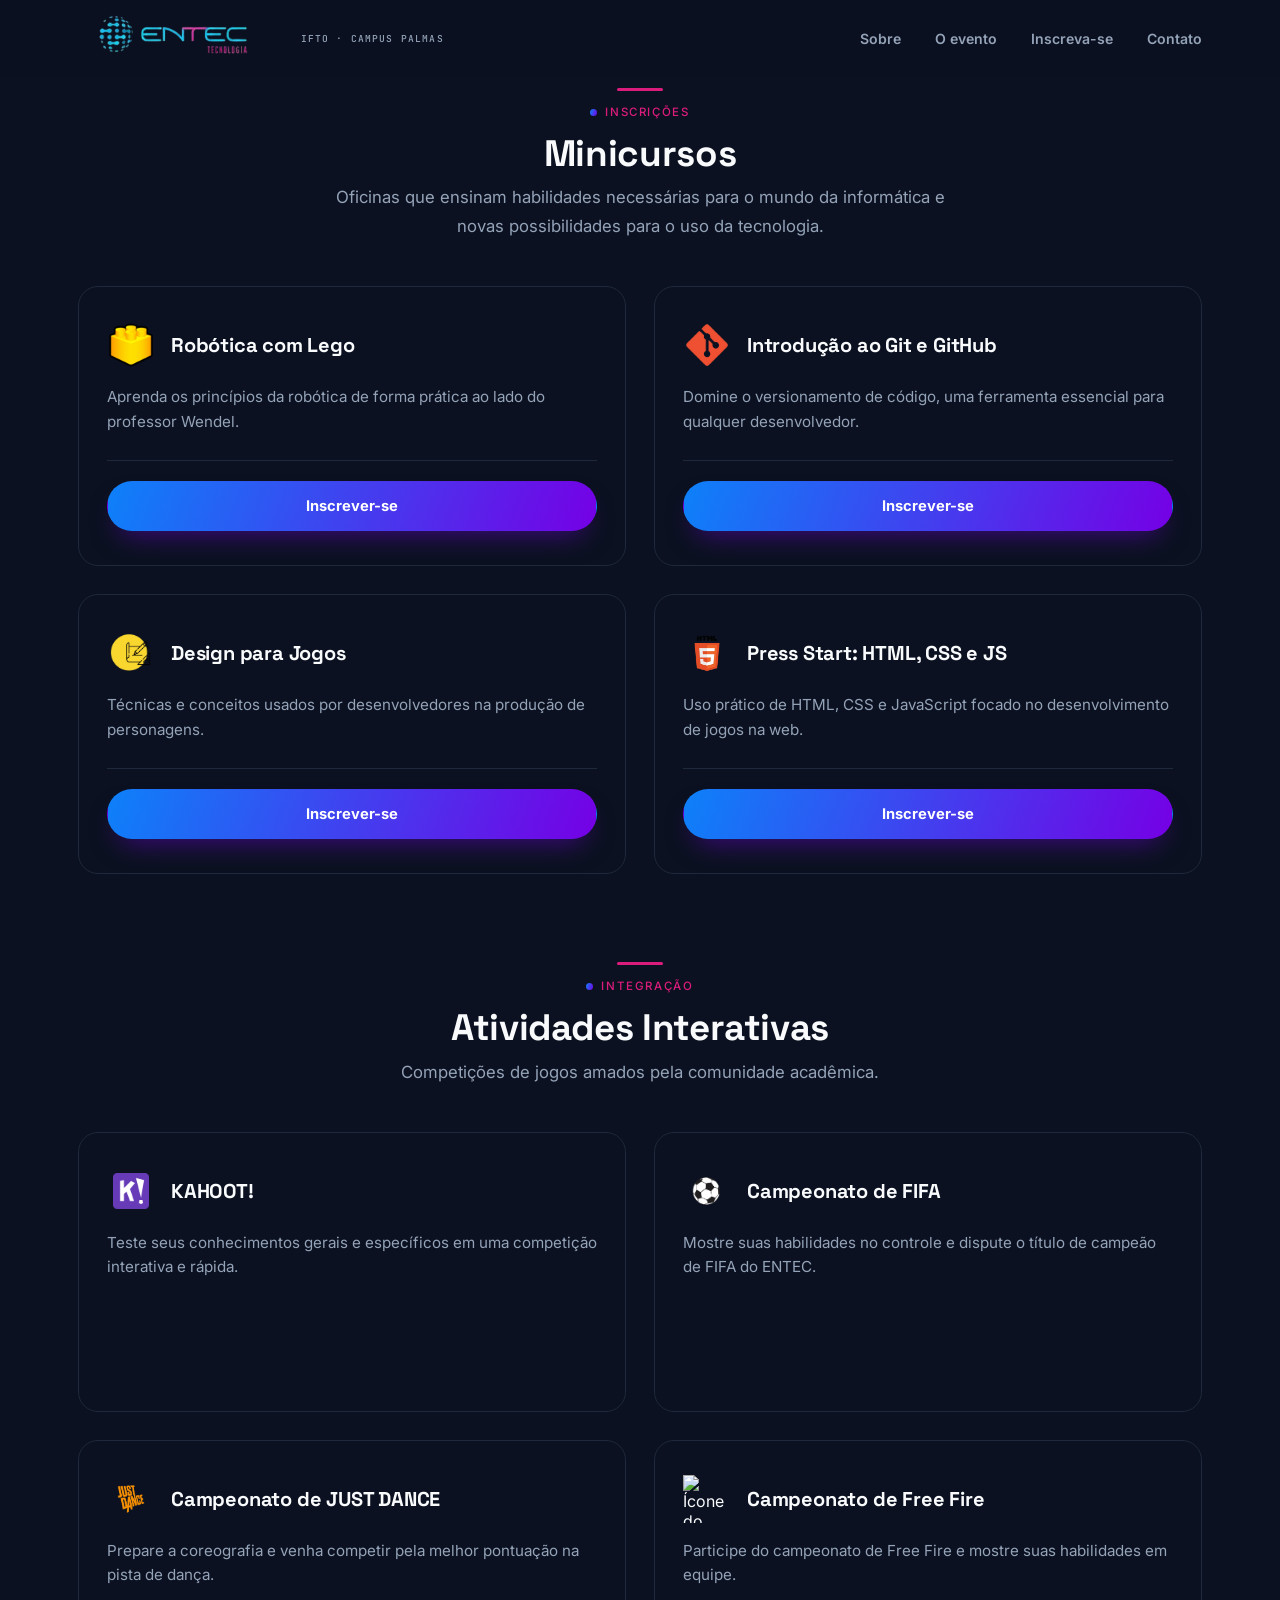
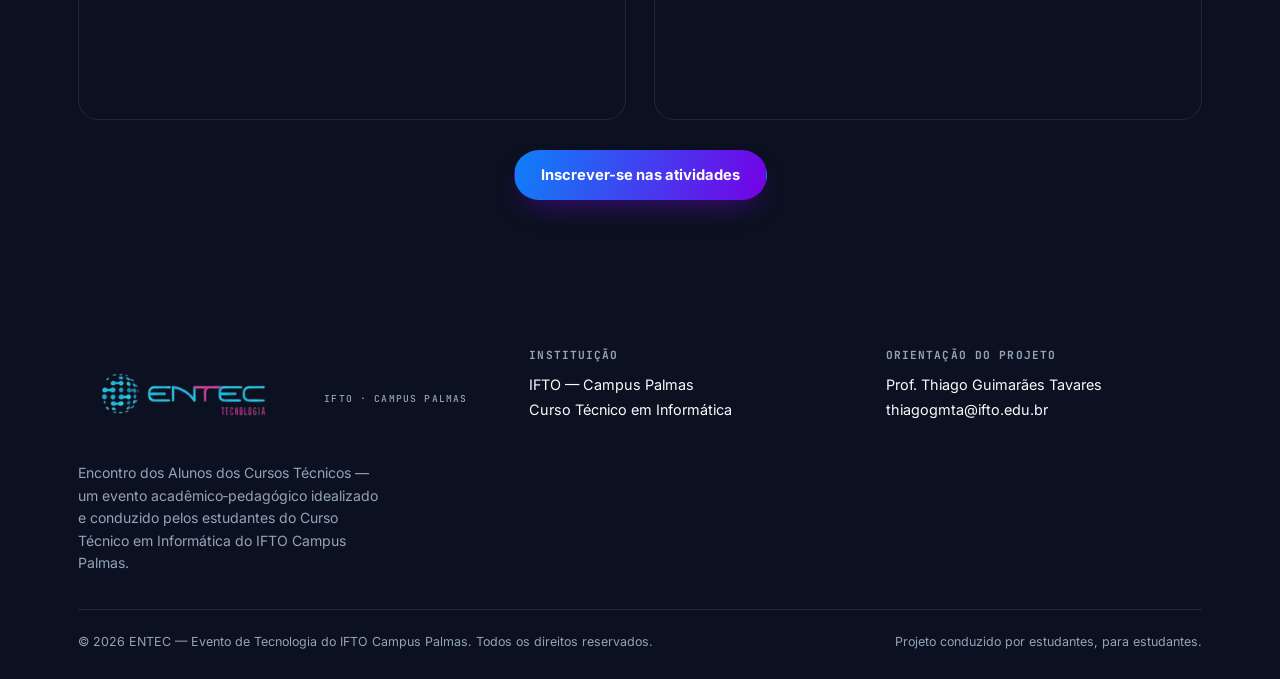
==== inscricoes_minicurso.html @ 13c7bc03 "Initial commit" ====
<!DOCTYPE html>
<html lang="pt-BR">

<head>
  <meta charset="UTF-8">
  <meta name="viewport" content="width=device-width, initial-scale=1.0">
  <title>ENTEC 2026 — Encontro dos Alunos dos Cursos Técnicos · IFTO Campus Palmas</title>
  <meta name="description"
    content="ENTEC — Encontro dos Alunos dos Cursos Técnicos. Um evento idealizado e conduzido pelos próprios estudantes do IFTO Campus Palmas.">
  <link href="style.css" rel="stylesheet" type="text/css">
  <link rel="preconnect" href="https://fonts.googleapis.com">
  <link rel="preconnect" href="https://fonts.gstatic.com" crossorigin>
  <link
    href="https://fonts.googleapis.com/css2?family=Space+Grotesk:wght@500;600;700&family=Inter:wght@400;500;600;700&family=JetBrains+Mono:wght@500&display=swap"
    rel="stylesheet">

</head>

<body>

  <header class="site" id="siteHeader">
    <div class="wrap nav-inner">
      <a href="entec-2026.html" class="brand">
        <img class="brand-logo-img" src="assets/logo-img.png" alt="Logo do ENTEC 2026">
        <small class="brand-sub">IFTO · Campus Palmas</small>
      </a>
      <nav class="links" id="navLinks">
        <a href="#sobre">Sobre</a>
        <a href="#esperar">O evento</a>
        <a href="#inscricao">Inscreva-se</a>
        <a href="#contato">Contato</a>
      </nav>
      <button class="burger" id="burgerBtn" aria-label="Abrir menu">
        <span></span><span></span><span></span>
      </button>
    </div>
    <div class="mobile-panel" id="mobilePanel">
      <a href="#sobre">Sobre</a>
      <a href="#esperar">O evento</a>
      <a href="#inscricao">Inscreva-se</a>
      <a href="#contato">Contato</a>
    </div>
  </header>

  <main id="topo">
        
    <section class="section-pad" id="inscricao-detalhes">
      <div class="wrap">
        
        <!-- Bloco: Minicursos -->
        <div class="section-head">
          <span class="divider-dot"></span>
          <span class="eyebrow" style="margin-top:14px; display:inline-flex;">Inscrições</span>
          <h2>Minicursos</h2>
          <p class="lead" style="margin-top: 10px;">Oficinas que ensinam habilidades necessárias para o mundo da informática e novas possibilidades para o uso da tecnologia.</p>
        </div>

        <div class="inscricao-grid">
          <!-- Card 1 -->
          <div class="inscricao-card reveal">
            <div class="inscricao-card-header">
              <img src="assets/lego.png" alt="Ícone de robótica" class="inscricao-icon">
              <h3>Robótica com Lego</h3>
            </div>
            <div class="inscricao-card-body">
              <p>Aprenda os princípios da robótica de forma prática ao lado do professor Wendel.</p>
            </div>
            <div class="inscricao-card-footer">
              <a href="https://forms.gle/WuNtjcKTcU9LtQ2g7" class="btn btn-primary">Inscrever-se</a>
            </div>
          </div>

          <!-- Card 2 -->
          <div class="inscricao-card reveal">
            <div class="inscricao-card-header">
              <img src="assets/git-icon.png" alt="Ícone de Git" class="inscricao-icon">
              <h3>Introdução ao Git e GitHub</h3>
            </div>
            <div class="inscricao-card-body">
              <p>Domine o versionamento de código, uma ferramenta essencial para qualquer desenvolvedor.</p>
            </div>
            <div class="inscricao-card-footer">
              <a href="https://forms.gle/QtJushik2UPknytt6" class="btn btn-primary">Inscrever-se</a>
            </div>
          </div>

          <!-- Card 3 -->
          <div class="inscricao-card reveal">
            <div class="inscricao-card-header">
              <img src="assets/design-icon.png" alt="Ícone de design" class="inscricao-icon">
              <h3>Design para Jogos</h3>
            </div>
            <div class="inscricao-card-body">
              <p>Técnicas e conceitos usados por desenvolvedores na produção de personagens.</p>
            </div>
            <div class="inscricao-card-footer">
              <a href="https://forms.gle/VshQNkJbt65iFpEp9" class="btn btn-primary">Inscrever-se</a>
            </div>
          </div>

          <!-- Card 4 -->
          <div class="inscricao-card reveal" >
            <div class="inscricao-card-header">
              <img src="assets/html-icon.png" alt="Ícone de HTML" class="inscricao-icon">
              <h3>Press Start: HTML, CSS e JS</h3>
            </div>
            <div class="inscricao-card-body">
              <p>Uso prático de HTML, CSS e JavaScript focado no desenvolvimento de jogos na web.</p>
            </div>
            <div id="interativas" class="inscricao-card-footer">
              <a href="https://docs.google.com/forms/d/e/1FAIpQLSf5XFwd92KWGV2iISF3BQC2aHbIEm8888BMt0iaz3wXI7SKXQ/viewform" class="btn btn-primary">Inscrever-se</a>
            </div>
          </div>
        </div>

        <!-- Bloco: Atividades Interativas -->
        <div  class="section-head" style="margin-top: 88px;">
          <span class="divider-dot"></span>
          <span  class="eyebrow" style="margin-top:14px; display:inline-flex;">Integração</span>
          <h2>Atividades Interativas</h2>
          <p class="lead" style="margin-top: 10px;">Competições de jogos amados pela comunidade acadêmica.</p>
        </div>

        <div class="inscricao-grid">
          <!-- Card 1 -->
          <div class="inscricao-card reveal">
            <div class="inscricao-card-header">
              <img src="assets/kahoot.png" alt="Ícone do Kahoot" class="inscricao-icon">
              <h3>KAHOOT!</h3>
            </div>
            <div class="inscricao-card-body">
              <p>Teste seus conhecimentos gerais e específicos em uma competição interativa e rápida.</p>
            </div>
          </div>

          <!-- Card 2 -->
          <div class="inscricao-card reveal">
            <div class="inscricao-card-header">
              <img src="assets/fifa-icon.webp" alt="Ícone de FIFA" class="inscricao-icon">
              <h3>Campeonato de FIFA</h3>
            </div>
            <div class="inscricao-card-body">
              <p>Mostre suas habilidades no controle e dispute o título de campeão de FIFA do ENTEC.</p>
            </div>
          </div>

          <!-- Card 3 -->
          <div class="inscricao-card reveal">
            <div class="inscricao-card-header">
              <img src="assets/just-icon.png" alt="Ícone de Just Dance" class="inscricao-icon">
              <h3>Campeonato de JUST DANCE</h3>
            </div>
            <div class="inscricao-card-body">
              <p>Prepare a coreografia e venha competir pela melhor pontuação na pista de dança.</p>
            </div>
          </div>

          <!-- Card 4: Free Fire -->
          <div class="inscricao-card reveal">
             <div class="inscricao-card-header">
                <img src="assets/freefire.png"
                 alt="Ícone do Free Fire"
               class="inscricao-icon">
           <h3>Campeonato de Free Fire</h3>
       </div>

      <div class="inscricao-card-body">
             <p>Participe do campeonato de Free Fire e mostre suas habilidades em equipe.</p>
           </div>
         </div>
               </div>

        <!-- Botão único para inscrição nas atividades -->
        <div style="text-align: center; margin-top: 30px;">
          <a href="https://forms.gle/tz57SLSjyLk3tjLYA"
             class="btn btn-primary"
             target="_blank"
             rel="noopener noreferrer">
            Inscrever-se nas atividades
          </a>
        </div>

      </div>
    </section>
  </main>

  <footer>
    <div class="wrap">
      <div class="footer-grid">
        <div class="footer-brand">
          <a href="#topo" class="brand">
            <img class="brand-logo-img brand-logo-img--footer" src="assets/logo-img.png" alt="Logo do ENTEC 2026">
            <small class="brand-sub">IFTO · Campus Palmas</small>
          </a>
          <p>Encontro dos Alunos dos Cursos Técnicos — um evento acadêmico‑pedagógico idealizado e conduzido pelos
            estudantes do Curso Técnico em Informática do IFTO Campus Palmas.</p>
        </div>
        <div class="footer-col">
          <h5>Instituição</h5>
          <p>IFTO — Campus Palmas</p>
          <p>Curso Técnico em Informática</p>
        </div>
        <div class="footer-col">
          <h5>Orientação do projeto</h5>
          <p>Prof. Thiago Guimarães Tavares</p>
          <a href="mailto:thiagogmta@ifto.edu.br">thiagogmta@ifto.edu.br</a>
        </div>
      </div>
      <div class="footer-bottom">
        <span>© 2026 ENTEC — Evento de Tecnologia do IFTO Campus Palmas. Todos os direitos reservados.</span>
        <span>Projeto conduzido por estudantes, para estudantes.</span>
      </div>
    </div>
  </footer>

  <button id="top-btn" aria-label="Voltar ao topo">↑</button>

  <script>
    (function () {
      "use strict";

      var header = document.getElementById('siteHeader');
      var topBtn = document.getElementById('top-btn');
      function onScroll() {
        var y = window.scrollY || document.documentElement.scrollTop;
        header.classList.toggle('scrolled', y > 8);
        topBtn.classList.toggle('show', y > 500);
      }
      document.addEventListener('scroll', onScroll, { passive: true });
      onScroll();
      topBtn.addEventListener('click', function () { window.scrollTo({ top: 0, behavior: 'smooth' }); });

      var burger = document.getElementById('burgerBtn');
      var panel = document.getElementById('mobilePanel');
      burger.addEventListener('click', function () { panel.classList.toggle('open'); });
      panel.querySelectorAll('a').forEach(function (a) {
        a.addEventListener('click', function () { panel.classList.remove('open'); });
      });

      var sections = ['sobre', 'esperar', 'contato'];
      var navAnchors = document.querySelectorAll('nav.links a');
      var spyObserver = new IntersectionObserver(function (entries) {
        entries.forEach(function (entry) {
          if (entry.isIntersecting) {
            navAnchors.forEach(function (a) {
              a.classList.toggle('active', a.getAttribute('href') === '#' + entry.target.id);
            });
          }
        });
      }, { rootMargin: '-45% 0px -50% 0px' });
      sections.forEach(function (id) {
        var el = document.getElementById(id);
        if (el) spyObserver.observe(el);
      });

      var revealEls = document.querySelectorAll('.reveal:not(.in)');
      var revealObserver = new IntersectionObserver(function (entries, obs) {
        entries.forEach(function (entry) {
          if (entry.isIntersecting) {
            entry.target.classList.add('in');
            obs.unobserve(entry.target);
          }
        });
      }, { threshold: .15 });
      revealEls.forEach(function (el) { revealObserver.observe(el); });

      var form = document.getElementById('notifyForm');
      var msg = document.getElementById('formMsg');
      form.addEventListener('submit', function (e) {
        e.preventDefault();
        msg.textContent = 'Prontinho — avisaremos você assim que o ENTEC 2026 estiver com inscrições abertas.';
        form.reset();
      });

      
    })();
  </script>
</body>

</html>
---- style.css ----
:root {
  --bg: #0B1120; /* Fundo principal escuro */
  --white: #ffffff; /* Mantido exclusivamente para textos em cima de gradientes */
  --blue: #0D81F9;
  --purple: #7500E5;
  --pink: #DC1C7C;
  --ink: #F8FAFC; /* Fonte principal agora é clara */
  --ink-soft: #94A3B8; /* Fonte secundária num tom claro/acinzentado */
  --line: #1E293B; /* Bordas e divisões escurecidas */
  --surface: #151D2E; /* Fundo secundário (para seções alternadas) */
  --grad-main: linear-gradient(110deg, var(--blue) 0%, var(--purple) 100%);
  --grad-bee: linear-gradient(110deg, var(--blue) 10%, var(--purple) 30%, var(--pink) 75%);
  --maxw: 1180px;
  --font-display: 'Space Grotesk', system-ui, sans-serif;
  --font-body: 'Inter', system-ui, sans-serif;
  --font-mono: 'JetBrains Mono', monospace;
}

* {
  box-sizing: border-box;
  margin: 0;
  padding: 0;
}

html {
  scroll-behavior: smooth;
}

body {
  font-family: var(--font-body);
  color: var(--ink);
  background: var(--bg);
  -webkit-font-smoothing: antialiased;
  overflow-x: hidden;
}

a {
  color: inherit;
  text-decoration: none;
}

ul {
  list-style: none;
}

section {
  position: relative;
}

.wrap {
  max-width: var(--maxw);
  margin: 0 auto;
  padding: 0 28px;
}

h1, h2, h3, h4 {
  font-family: var(--font-display);
  font-weight: 700;
  line-height: 1.08;
  letter-spacing: -0.01em;
}

.eyebrow {
  font-family: var(--pink);
  font-size: .72rem;
  letter-spacing: .14em;
  text-transform: uppercase;
  color: var(--pink);
  font-weight: 500;
  display: inline-flex;
  align-items: center;
  gap: 8px;
}

.eyebrow::before {
  content: "";
  width: 7px;
  height: 7px;
  border-radius: 50%;
  background: var(--grad-main);
  flex: none;
}

.lead {
  color: var(--ink-soft);
  font-size: 1.05rem;
  line-height: 1.7;
}

::selection {
  background: rgba(220, 28, 124, .22);
}

@media (prefers-reduced-motion: reduce) {
  * {
    animation-duration: .001ms !important;
    animation-iteration-count: 1 !important;
    transition-duration: .001ms !important;
    scroll-behavior: auto !important;
  }
}

.reveal {
  opacity: 0;
  transform: translateY(22px);
  transition: opacity .7s ease, transform .7s ease;
}

.reveal.in {
  opacity: 1;
  transform: none;
}

/* ---------- NAV ---------- */
header.site {
  position: fixed;
  inset: 0 0 auto 0;
  z-index: 100;
  background: rgba(11, 17, 32, .8); /* Transparência adaptada para fundo escuro */
  backdrop-filter: blur(14px);
  -webkit-backdrop-filter: blur(14px);
  border-bottom: 1px solid transparent;
  transition: border-color .3s ease, box-shadow .3s ease;
}

header.site.scrolled {
  border-color: var(--line);
  box-shadow: 0 8px 30px -20px rgba(0, 0, 0, .5);
}

.nav-inner {
  display: flex;
  align-items: center;
  justify-content: space-between;
  height: 76px;
}

.brand {
  display: flex;
  align-items: center;
  gap: 10px;
  font-family: var(--font-display);
  font-weight: 700;
  font-size: 1.15rem;
}

.brand-logo-img {
  height: 90px;
  width: auto;
  display: block;
  flex: none;
}

.brand-logo-img--footer {
  height: 100px;
}

.brand-sub {
  font-family: var(--font-mono);
  font-size: .6rem;
  letter-spacing: .12em;
  color: var(--pink);
  font-weight: 500;
  text-transform: uppercase;
  white-space: nowrap;
}

.brand small {
  display: block;
  font-family: var(--font-mono);
  font-size: .6rem;
  letter-spacing: .12em;
  color: var(--ink-soft);
  font-weight: 500;
  text-transform: uppercase;
}

nav.links {
  display: flex;
  gap: 34px;
  align-items: center;
}

nav.links a {
  font-size: .88rem;
  font-weight: 600;
  color: var(--ink-soft);
  position: relative;
  padding: 6px 0;
  transition: color .2s ease;
}

nav.links a::after {
  content: "";
  position: absolute;
  left: 0;
  right: 100%;
  bottom: 0;
  height: 2px;
  background: var(--grad-main);
  transition: right .25s ease;
}

nav.links a:hover,
nav.links a.active {
  color: var(--ink);
}

nav.links a:hover::after,
nav.links a.active::after {
  right: 0;
}

.nav-cta {
  font-size: .82rem;
  font-weight: 700;
  padding: 11px 20px;
  border-radius: 100px;
  color: var(--white);
  background: var(--grad-main);
  white-space: nowrap;
  box-shadow: 0 10px 22px -10px rgba(117, 0, 229, .55);
  transition: transform .2s ease, box-shadow .2s ease;
}

.nav-cta:hover {
  transform: translateY(-2px);
  box-shadow: 0 14px 26px -10px rgba(220, 28, 124, .5);
}

.burger {
  display: none;
  flex-direction: column;
  gap: 5px;
  background: none;
  border: 0;
  cursor: pointer;
  padding: 8px;
}

.burger span {
  width: 22px;
  height: 2px;
  background: var(--ink);
  border-radius: 2px;
  transition: .25s;
}

.mobile-panel {
  display: none;
  position: fixed;
  inset: 76px 0 0 0;
  background: var(--bg);
  z-index: 99;
  padding: 32px 28px;
  flex-direction: column;
  gap: 6px;
}

.mobile-panel.open {
  display: flex;
}

.mobile-panel a {
  font-family: var(--font-display);
  font-size: 1.4rem;
  font-weight: 600;
  padding: 14px 0;
  border-bottom: 1px solid var(--line);
}

.mobile-panel .nav-cta {
  margin-top: 20px;
  text-align: center;
}

@media (max-width: 880px) {
  nav.links {
    display: none;
  }
  .burger {
    display: flex;
  }
  .nav-cta.desktop-only {
    display: none;
  }
}

/* ---------- HERO ---------- */
.hero {
  padding: 160px 0 90px;
  position: relative;
  background:
    radial-gradient(1100px 560px at 82% -8%, rgba(220, 28, 124, .14), transparent 60%),
    radial-gradient(900px 520px at -10% 14%, rgba(13, 129, 249, .16), transparent 55%),
    var(--bg);
  overflow: hidden;
}

.hero-grid {
  display: grid;
  grid-template-columns: 1.05fr .95fr;
  gap: 56px;
  align-items: center;
}

.hero h1 {
  font-size: clamp(2.4rem, 5vw, 3.9rem);
  color: var(--ink);
}

.hero h1 em {
  font-style: normal;
  background: var(--grad-main);
  -webkit-background-clip: text;
  background-clip: text;
  color: transparent;
}

.hero .eyebrow {
  margin-bottom: 20px;
}

.hero .lead {
  margin: 22px 0 32px;
  max-width: 46ch;
  font-size: 1.05rem;
}

.hero-ctas {
  display: flex;
  gap: 14px;
  flex-wrap: wrap;
  align-items: center;
}

.btn {
  display: inline-flex;
  align-items: center;
  gap: 10px;
  font-weight: 700;
  font-size: .92rem;
  padding: 15px 26px;
  border-radius: 100px;
  border: 1px solid transparent;
  cursor: pointer;
  transition: transform .22s ease, box-shadow .22s ease, background .22s ease;
}

.btn-primary {
  background: var(--grad-main);
  color: var(--white);
  box-shadow: 0 14px 28px -12px rgba(117, 0, 229, .55);
}

.btn-primary:hover {
  transform: translateY(-2px);
  box-shadow: 0 18px 32px -12px rgba(220, 28, 124, .5);
}

.btn-ghost {
  background: var(--bg);
  color: var(--ink);
  border-color: var(--line);
}

.btn-ghost:hover {
  border-color: var(--purple);
  color: var(--purple);
  transform: translateY(-2px);
}

.btn-dot {
  width: 8px;
  height: 8px;
  border-radius: 50%;
  background: var(--pink);
  box-shadow: 0 0 0 4px rgba(220, 28, 124, .18);
  animation: pulse 2s infinite;
}

@keyframes pulse {
  0%, 100% { opacity: 1; }
  50% { opacity: .35; }
}

.hero-visual {
  position: relative;
  aspect-ratio: 1/1;
  max-width: 460px;
  margin-left: auto;
  width: 100%;
}

#imgprincipal {
  width: 400px;
  border-radius: 15px;
  display: block;
  transform: translateX(-60px);
}

.inscricao-button {
  position: absolute;
  right: 15px;
  bottom: 15px;
}

@media (max-width: 940px) {
  .hero-grid {
    grid-template-columns: 1fr;
  }
  .hero-visual {
    max-width: 320px;
    margin: 0 auto;
  }
  #imgprincipal {
    max-width: 100%;
    transform: none;
  }
  .hero {
    padding-top: 126px;
  }
}

/* ---------- SECTION HEADERS ---------- */
.section-head {
  max-width: 680px;
  margin: 0 auto 46px;
  text-align: center;
}

.section-head h2 {
  font-size: clamp(1.7rem, 3vw, 2.3rem);
  margin-top: 14px;
}

.section-head .lead {
  margin: 14px auto 0;
  max-width: 56ch;
}

.section-pad {
  padding: 88px 0;
}

.divider-dot {
  width: 46px;
  height: 3px;
  border-radius: 3px;
  background: var(--pink);
  margin: 0 auto;
  display: block;
}

/* ---------- SOBRE ---------- */
.sobre {
  background: var(--surface);
}

.sobre-inner {
  max-width: 820px;
  margin: 0 auto;
  text-align: center;
}

.sobre-inner p {
  color: var(--ink-soft);
  line-height: 1.85;
  font-size: 1.05rem;
}

.sobre-inner strong {
  color: var(--ink);
}

.sobre-tags {
  display: flex;
  gap: 10px;
  justify-content: center;
  flex-wrap: wrap;
  margin-top: 26px;
}

.sobre-tag {
  font-family: var(--font-mono);
  font-size: .74rem;
  padding: 8px 16px;
  border-radius: 100px;
  border: 1px solid var(--line);
  color: var(--ink-soft);
  background: var(--bg);
}

/* ---------- QUADRADINHOS: O QUE ESPERAR ---------- */
.esperar-grid {
  display: grid;
  grid-template-columns: repeat(3, 1fr);
  gap: 22px;
  height: 700px;
}

.esperar-card {
  background: var(--bg);
  border: 1px solid var(--line);
  border-radius: 20px;
  padding: 34px 28px;
  transition: transform .25s ease, box-shadow .25s ease, border-color .25s ease;
  position: relative;
  overflow: hidden;
}

.data-list {
  margin: 10px;
  font-weight: bold;
}

.data-list li {
  margin: 10px;
  font-size: 1.2rem;
}

.esperar-card::before {
  content: "";
  position: absolute;
  left: 0;
  top: 0;
  right: 0;
  height: 4px;
  background: var(--grad-main);
  transform: scaleX(0);
  transform-origin: left;
  transition: transform .3s ease;
}

.esperar-card:hover {
  transform: translateY(-6px);
  box-shadow: 0 22px 40px -22px rgba(0, 0, 0, .5);
  border-color: transparent;
}

.esperar-card:hover::before {
  transform: scaleX(1);
}

.esperar-icon {
  width: 100%;
  height: fit-content;
  border-radius: 16px;
  display: flex;
  align-items: center;
  justify-content: center;
  font-size: 1.6rem;
  margin-bottom: 20px;
}

.esperar-icon img {
  max-width: 100%;
  max-height: 200px;
  border-radius: 10px;
}

.esperar-card:nth-child(1) .esperar-icon {
  background: rgba(13, 129, 249, .12);
  color: var(--blue);
}

.esperar-card:nth-child(2) .esperar-icon {
  background: rgba(117, 0, 229, .12);
  color: var(--purple);
}

.esperar-card:nth-child(3) .esperar-icon {
  background: rgba(220, 28, 124, .12);
  color: var(--pink);
}

.esperar-card h3 {
  font-size: 1.2rem;
  margin-bottom: 10px;
}

.esperar-card p {
  font-size: .92rem;
  color: var(--ink-soft);
  line-height: 1.6;
}

@media (max-width: 880px) {
  .esperar-grid {
    grid-template-columns: 1fr;
  }
}

/* ---------- CTA ---------- */
.cta-band {
  border-radius: 26px;
  background: var(--grad-main);
  padding: 52px 46px;
  display: flex;
  align-items: center;
  justify-content: space-between;
  gap: 32px;
  flex-wrap: wrap;
  position: relative;
  overflow: hidden;
  color: var(--white);
}

.cta-band::after {
  content: "";
  position: absolute;
  right: -60px;
  top: -60px;
  width: 240px;
  height: 240px;
  border-radius: 50%;
  border: 1px dashed rgba(255, 255, 255, .35);
}

.cta-band .left strong {
  display: block;
  font-family: var(--font-display);
  font-size: 1.6rem;
  margin-top: 6px;
}

.cta-band .left .eyebrow {
  color: rgba(255, 255, 255, .85);
}

.cta-band .left .eyebrow::before {
  background: var(--white);
}

.cta-band .left p {
  margin-top: 12px;
  max-width: 44ch;
  color: rgba(255, 255, 255, .9);
  font-size: .94rem;
  line-height: 1.6;
}

.cta-band form {
  display: flex;
  gap: 10px;
  flex-wrap: wrap;
  position: relative;
  z-index: 1;
}

.cta-band input[type=email] {
  border: 1px solid rgba(255, 255, 255, .5);
  background: rgba(255, 255, 255, .12);
  border-radius: 100px;
  padding: 14px 20px;
  color: var(--white);
  font-size: .92rem;
  min-width: 220px;
  outline: none;
}

.cta-band input::placeholder {
  color: rgba(255, 255, 255, .75);
}

.cta-band button {
  background: var(--white);
  color: var(--purple);
  border: 0;
  border-radius: 100px;
  padding: 14px 26px;
  font-weight: 700;
  font-size: .92rem;
  cursor: pointer;
  transition: transform .2s ease;
}

.cta-band button:hover {
  transform: translateY(-2px);
}

.form-msg {
  font-size: .8rem;
  color: var(--ink-soft);
  text-align: right;
  max-width: 1180px;
  margin: 14px auto 0;
  padding-right: 4px;
}

/* ---------- PÁGINAS DE INSCRIÇÃO / DETALHES ---------- */
.inscricao-grid {
  display: grid;
  grid-template-columns: repeat(2, 1fr);
  gap: 28px;
}

.inscricao-card {
  background: var(--bg);
  border: 1px solid var(--line);
  border-radius: 20px;
  padding: 34px 28px;
  display: flex;
  flex-direction: column;
  transition: transform .25s ease, box-shadow .25s ease, border-color .25s ease;
  position: relative;
  overflow: hidden;
  min-height: 280px;
}

.inscricao-card::before {
  content: "";
  position: absolute;
  left: 0;
  top: 0;
  right: 0;
  height: 4px;
  background: var(--grad-main);
  transform: scaleX(0);
  transform-origin: left;
  transition: transform .3s ease;
}

.inscricao-card:hover {
  transform: translateY(-6px);
  box-shadow: 0 22px 40px -22px rgba(0, 0, 0, .5);
  border-color: transparent;
}

.inscricao-card:hover::before {
  transform: scaleX(1);
}

.inscricao-card-header {
  display: flex;
  align-items: center;
  gap: 16px;
  margin-bottom: 16px;
}

.inscricao-icon {
  width: 48px;
  height: 48px;
  object-fit: contain;
  flex-shrink: 0;
}

.inscricao-card-header h3 {
  font-size: 1.25rem;
  color: var(--ink);
  line-height: 1.3;
  margin: 0;
}

.inscricao-card-body {
  flex: 1;
}

.inscricao-card-body p {
  font-size: .95rem;
  color: var(--ink-soft);
  line-height: 1.6;
}

.inscricao-card-footer {
  margin-top: 24px;
  padding-top: 20px;
  border-top: 1px solid var(--line);
}

.inscricao-card-footer .btn {
  width: 100%;
  justify-content: center;
}

@media (max-width: 880px) {
  .inscricao-grid {
    grid-template-columns: 1fr;
  }
}

@media (max-width: 640px) {
  .cta-band {
    padding: 34px 24px;
    flex-direction: column;
    align-items: flex-start;
  }
}

/* ---------- FOOTER ---------- */
footer {
  padding: 60px 0 30px;
  background: var(--bg);
}

.footer-grid {
  display: grid;
  grid-template-columns: 1.3fr 1fr 1fr;
  gap: 40px;
  padding-bottom: 34px;
  border-bottom: 1px solid var(--line);
}

.footer-brand p {
  color: var(--ink-soft);
  font-size: .88rem;
  margin-top: 14px;
  max-width: 34ch;
  line-height: 1.6;
}

.footer-col h5 {
  font-family: var(--font-mono);
  font-size: .7rem;
  letter-spacing: .1em;
  text-transform: uppercase;
  color: var(--ink-soft);
  margin-bottom: 14px;
}

.footer-col a,
.footer-col p {
  display: block;
  font-size: .9rem;
  color: var(--ink);
  margin-bottom: 8px;
}

.footer-col a:hover {
  color: var(--purple);
}

.footer-bottom {
  display: flex;
  justify-content: space-between;
  padding-top: 24px;
  font-size: .78rem;
  color: var(--ink-soft);
  flex-wrap: wrap;
  gap: 10px;
}

@media (max-width: 780px) {
  .footer-grid {
    grid-template-columns: 1fr;
  }
}

#top-btn {
  position: fixed;
  right: 22px;
  bottom: 22px;
  width: 44px;
  height: 44px;
  border-radius: 50%;
  background: var(--grad-main);
  color: var(--white);
  border: 0;
  display: flex;
  align-items: center;
  justify-content: center;
  cursor: pointer;
  box-shadow: 0 12px 24px -10px rgba(117, 0, 229, .55);
  opacity: 0;
  pointer-events: none;
  transition: opacity .3s ease, transform .3s ease;
  z-index: 90;
}

#top-btn.show {
  opacity: 1;
  pointer-events: auto;
}

.sub-card-list {
  font-size: 0.9rem;
  padding: 10px;
  padding-bottom: 10px;
}

.sub-card-list li {
  font-size: 1rem;
  padding: 5px;
  display: flex;
  align-items: center;
}

.mini-logo {
  max-height: 20px;
  margin-right: 6px;
}
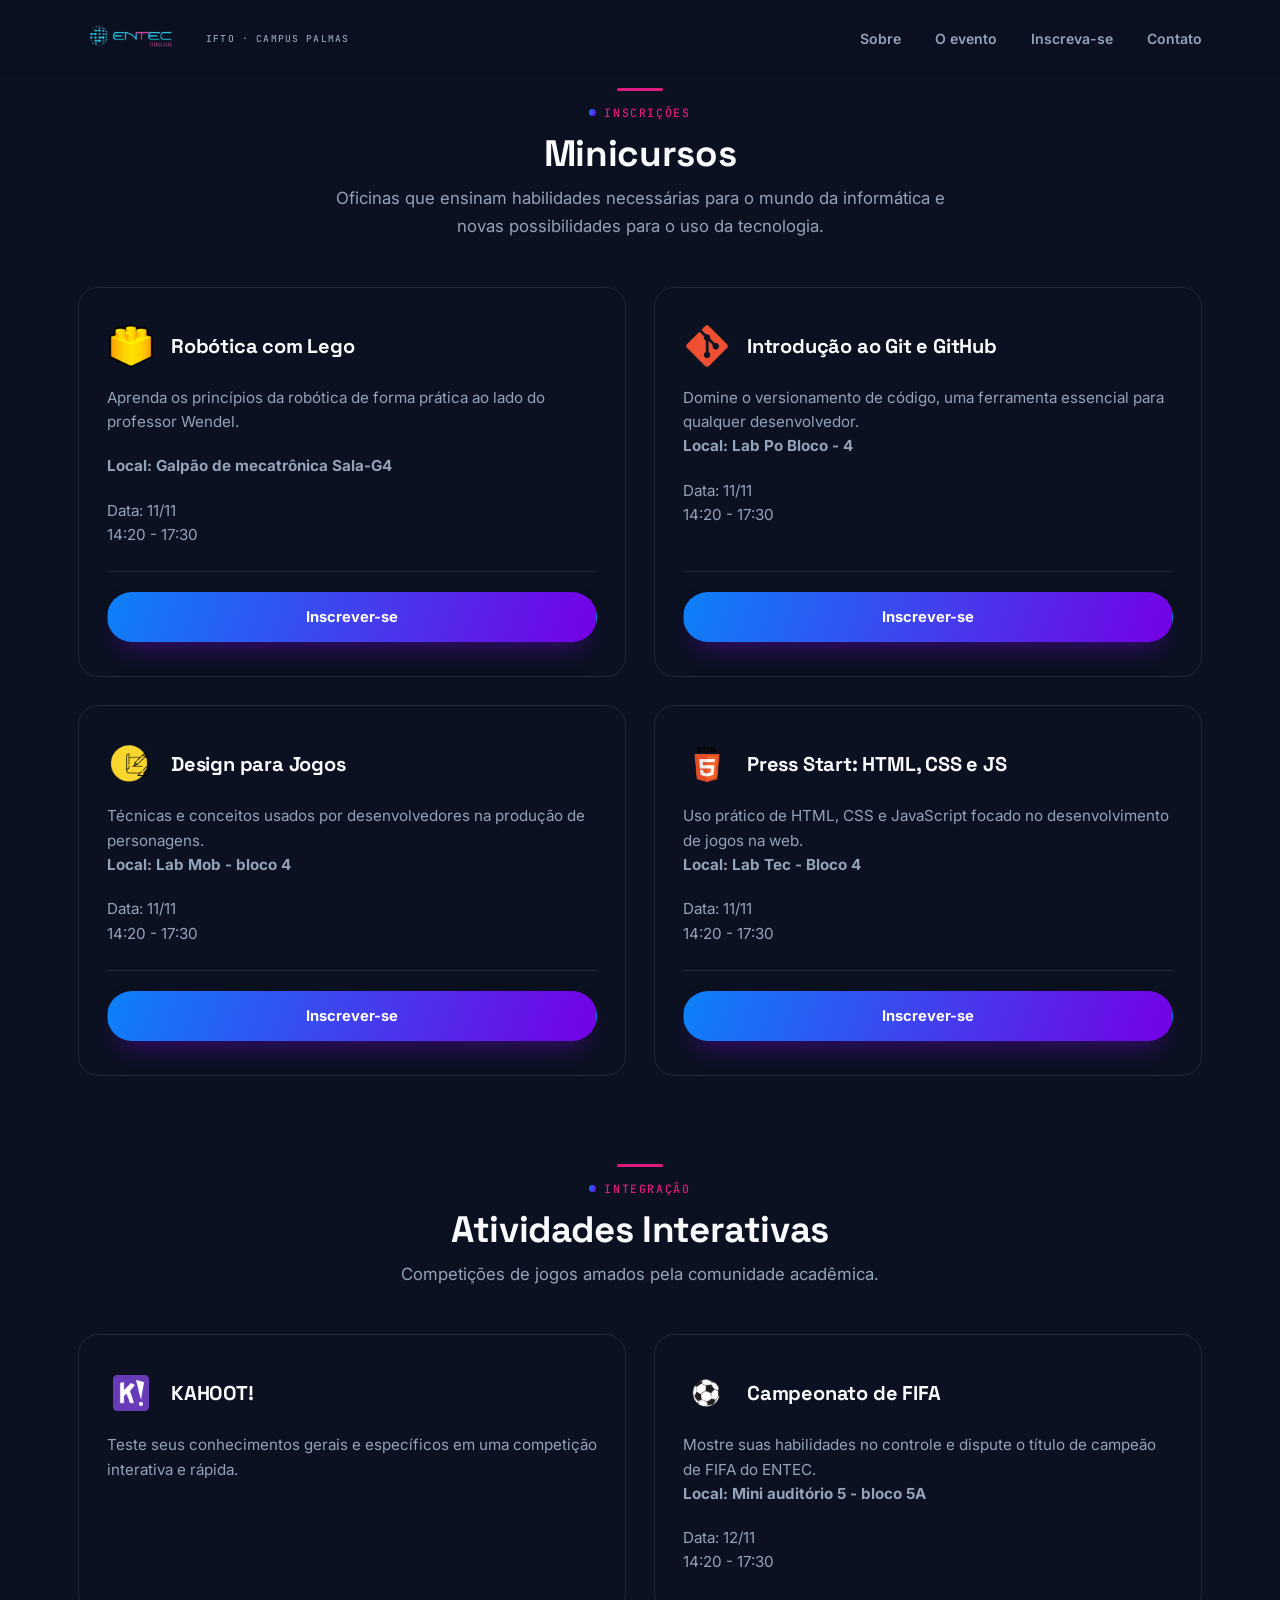
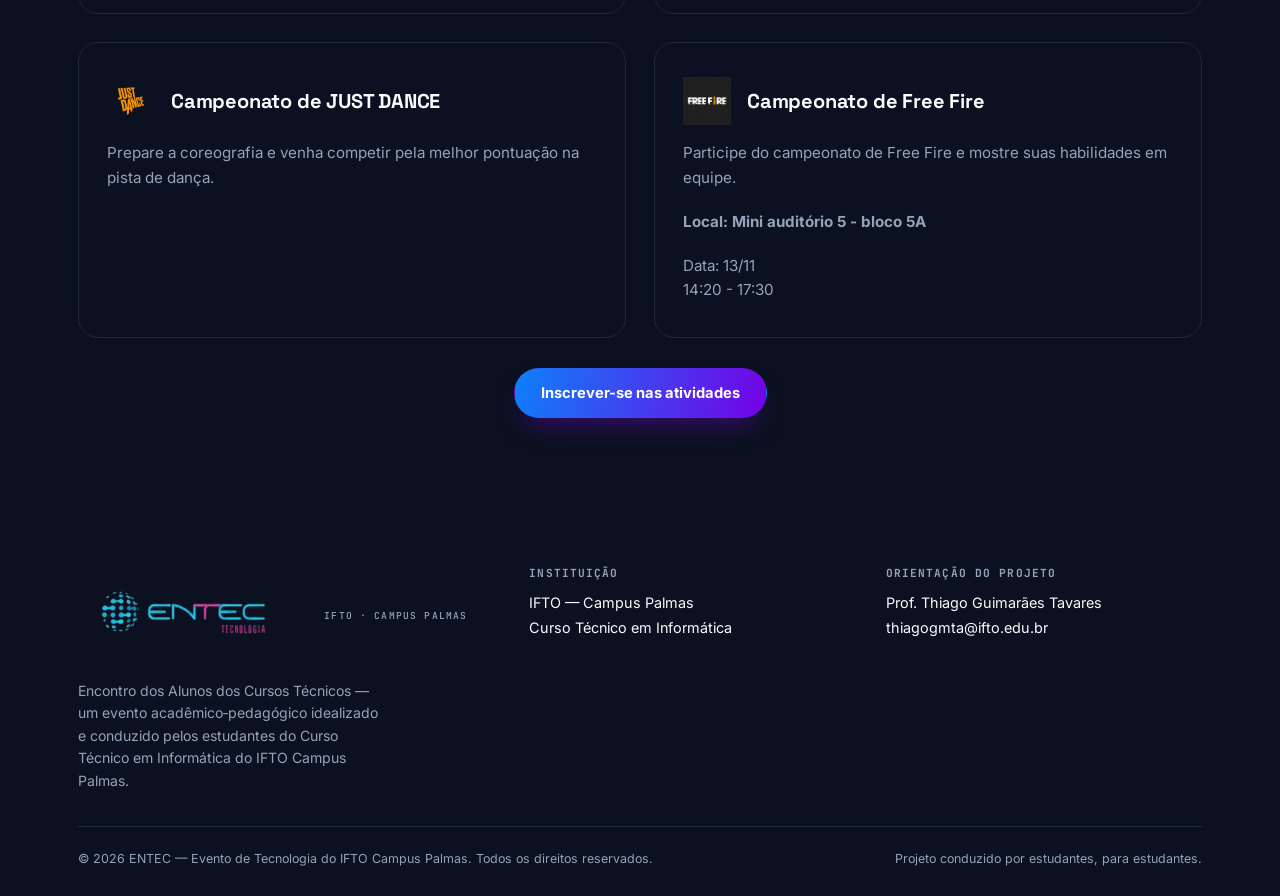
==== commit d9f8eafd: "horários" ====
--- a/inscricoes_minicurso.html
+++ b/inscricoes_minicurso.html
@@ -20,7 +20,7 @@
 
   <header class="site" id="siteHeader">
     <div class="wrap nav-inner">
-      <a href="entec-2026.html" class="brand">
+      <a href="index.html" class="brand">
         <img class="brand-logo-img" src="assets/logo-img.png" alt="Logo do ENTEC 2026">
         <small class="brand-sub">IFTO · Campus Palmas</small>
       </a>
@@ -64,6 +64,10 @@
             </div>
             <div class="inscricao-card-body">
               <p>Aprenda os princípios da robótica de forma prática ao lado do professor Wendel.</p>
+              <br>
+             <p class="local-evento"><b>Local: Galpão de mecatrônica Sala-G4</b></p>
+             <br>
+             <p class="horario-evento">Data: 11/11 <br> 14:20 - 17:30</p>
             </div>
             <div class="inscricao-card-footer">
               <a href="https://forms.gle/WuNtjcKTcU9LtQ2g7" class="btn btn-primary">Inscrever-se</a>
@@ -78,6 +82,9 @@
             </div>
             <div class="inscricao-card-body">
               <p>Domine o versionamento de código, uma ferramenta essencial para qualquer desenvolvedor.</p>
+              <p class="local-evento"><b>Local: Lab Po Bloco - 4</b></p>
+             <br>
+             <p class="horario-evento">Data: 11/11 <br> 14:20 - 17:30</p>
             </div>
             <div class="inscricao-card-footer">
               <a href="https://forms.gle/QtJushik2UPknytt6" class="btn btn-primary">Inscrever-se</a>
@@ -92,6 +99,9 @@
             </div>
             <div class="inscricao-card-body">
               <p>Técnicas e conceitos usados por desenvolvedores na produção de personagens.</p>
+              <p class="local-evento"><b>Local: Lab Mob -  bloco 4</b></p>
+             <br>
+             <p class="horario-evento">Data: 11/11 <br> 14:20 - 17:30</p>
             </div>
             <div class="inscricao-card-footer">
               <a href="https://forms.gle/VshQNkJbt65iFpEp9" class="btn btn-primary">Inscrever-se</a>
@@ -106,6 +116,9 @@
             </div>
             <div class="inscricao-card-body">
               <p>Uso prático de HTML, CSS e JavaScript focado no desenvolvimento de jogos na web.</p>
+              <p class="local-evento"><b>Local: Lab Tec - Bloco 4</b></p>
+             <br>
+             <p class="horario-evento">Data: 11/11 <br> 14:20 - 17:30</p>
             </div>
             <div id="interativas" class="inscricao-card-footer">
               <a href="https://docs.google.com/forms/d/e/1FAIpQLSf5XFwd92KWGV2iISF3BQC2aHbIEm8888BMt0iaz3wXI7SKXQ/viewform" class="btn btn-primary">Inscrever-se</a>
@@ -141,6 +154,9 @@
             </div>
             <div class="inscricao-card-body">
               <p>Mostre suas habilidades no controle e dispute o título de campeão de FIFA do ENTEC.</p>
+              <p class="local-evento"><b>Local: Mini auditório 5 - bloco 5A</b></p>
+             <br>
+             <p class="horario-evento">Data: 12/11 <br> 14:20 - 17:30</p>
             </div>
           </div>
 
@@ -166,6 +182,11 @@
 
       <div class="inscricao-card-body">
              <p>Participe do campeonato de Free Fire e mostre suas habilidades em equipe.</p>
+             <br>
+             <p class="local-evento"><b>Local: Mini auditório 5 - bloco 5A</b></p>
+             <br>
+             <p class="horario-evento">Data: 13/11 <br> 14:20 - 17:30</p>
+
            </div>
          </div>
                </div>
--- a/style.css
+++ b/style.css
@@ -1,13 +1,13 @@
 :root {
-  --bg: #0B1120; /* Fundo principal escuro */
-  --white: #ffffff; /* Mantido exclusivamente para textos em cima de gradientes */
+  --bg: #0B1120;
+  --white: #ffffff;
   --blue: #0D81F9;
   --purple: #7500E5;
   --pink: #DC1C7C;
-  --ink: #F8FAFC; /* Fonte principal agora é clara */
-  --ink-soft: #94A3B8; /* Fonte secundária num tom claro/acinzentado */
-  --line: #1E293B; /* Bordas e divisões escurecidas */
-  --surface: #151D2E; /* Fundo secundário (para seções alternadas) */
+  --ink: #F8FAFC;
+  --ink-soft: #94A3B8;
+  --line: #1E293B;
+  --surface: #151D2E;
   --grad-main: linear-gradient(110deg, var(--blue) 0%, var(--purple) 100%);
   --grad-bee: linear-gradient(110deg, var(--blue) 10%, var(--purple) 30%, var(--pink) 75%);
   --maxw: 1180px;
@@ -53,7 +53,10 @@
   padding: 0 28px;
 }
 
-h1, h2, h3, h4 {
+h1,
+h2,
+h3,
+h4 {
   font-family: var(--font-display);
   font-weight: 700;
   line-height: 1.08;
@@ -61,7 +64,8 @@
 }
 
 .eyebrow {
-  font-family: var(--pink);
+  font-family: var(--font-mono);
+  /* Trocado para combinar com outras tags */
   font-size: .72rem;
   letter-spacing: .14em;
   text-transform: uppercase;
@@ -116,7 +120,7 @@
   position: fixed;
   inset: 0 0 auto 0;
   z-index: 100;
-  background: rgba(11, 17, 32, .8); /* Transparência adaptada para fundo escuro */
+  background: rgba(11, 17, 32, .8);
   backdrop-filter: blur(14px);
   -webkit-backdrop-filter: blur(14px);
   border-bottom: 1px solid transparent;
@@ -145,7 +149,8 @@
 }
 
 .brand-logo-img {
-  height: 90px;
+  height: 50px;
+  /* Reduzido de 90px para caber perfeitamente na barra de 76px */
   width: auto;
   display: block;
   flex: none;
@@ -255,6 +260,8 @@
   padding: 32px 28px;
   flex-direction: column;
   gap: 6px;
+  height: 100vh;
+  overflow-y: auto;
 }
 
 .mobile-panel.open {
@@ -278,11 +285,18 @@
   nav.links {
     display: none;
   }
+
   .burger {
     display: flex;
   }
+
   .nav-cta.desktop-only {
     display: none;
+  }
+
+  .brand-sub {
+    display: none;
+    /* Ocultar texto secundário da logo no mobile para dar mais espaço */
   }
 }
 
@@ -380,8 +394,15 @@
 }
 
 @keyframes pulse {
-  0%, 100% { opacity: 1; }
-  50% { opacity: .35; }
+
+  0%,
+  100% {
+    opacity: 1;
+  }
+
+  50% {
+    opacity: .35;
+  }
 }
 
 .hero-visual {
@@ -409,14 +430,17 @@
   .hero-grid {
     grid-template-columns: 1fr;
   }
+
   .hero-visual {
     max-width: 320px;
     margin: 0 auto;
   }
+
   #imgprincipal {
     max-width: 100%;
     transform: none;
   }
+
   .hero {
     padding-top: 126px;
   }
@@ -496,14 +520,15 @@
   display: grid;
   grid-template-columns: repeat(3, 1fr);
   gap: 22px;
-  height: 700px;
+  /* Removido o height: 700px; para permitir que o grid flua organicamente */
 }
 
 .esperar-card {
   background: var(--bg);
   border: 1px solid var(--line);
   border-radius: 20px;
-  padding: 34px 28px;
+  padding: 34px 28px 75px 28px;
+  /* Padding inferior aumentado para evitar conflito com botão absoluto */
   transition: transform .25s ease, box-shadow .25s ease, border-color .25s ease;
   position: relative;
   overflow: hidden;
@@ -588,6 +613,8 @@
 @media (max-width: 880px) {
   .esperar-grid {
     grid-template-columns: 1fr;
+
+  
   }
 }
 
@@ -888,4 +915,11 @@
 .mini-logo {
   max-height: 20px;
   margin-right: 6px;
+}
+@media (max-width: 880px) {
+  .inscricao-button {
+    right: auto;
+    left: 50%;
+    transform: translateX(-50%);
+  }
 }
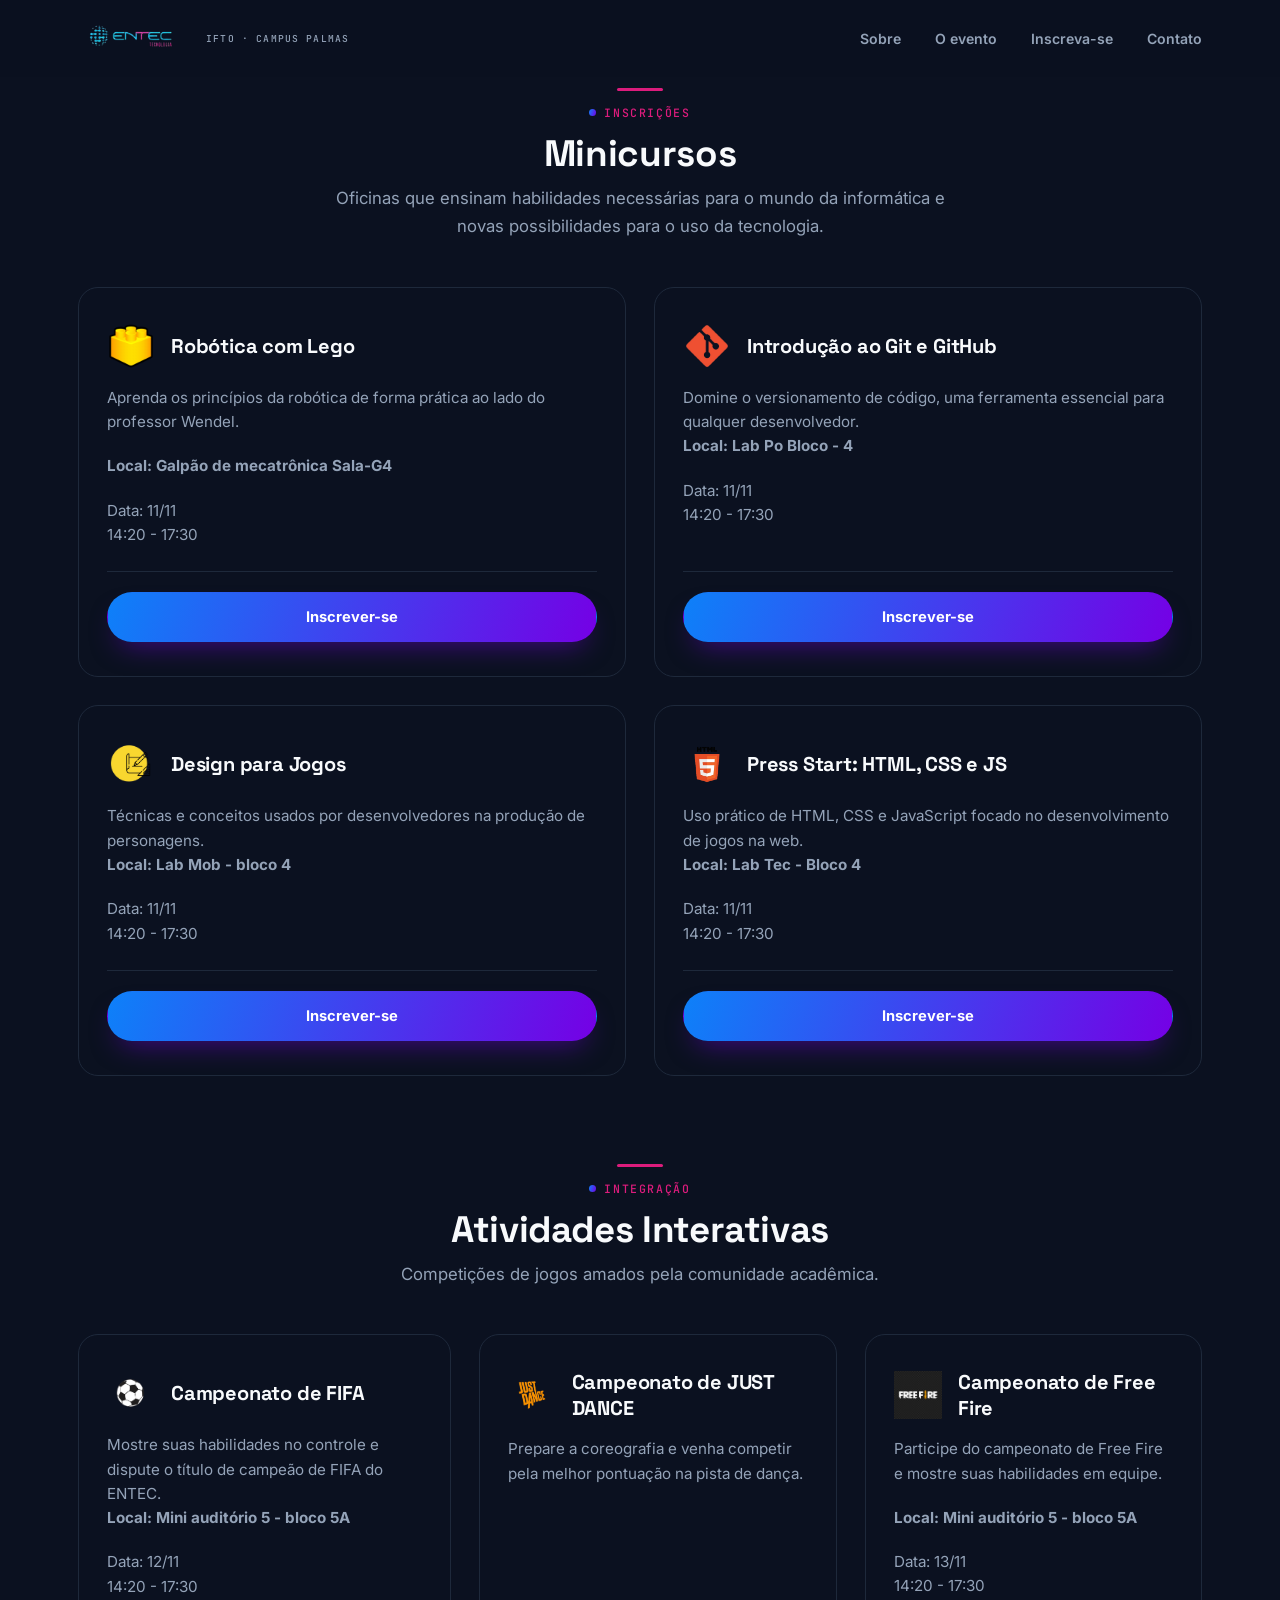
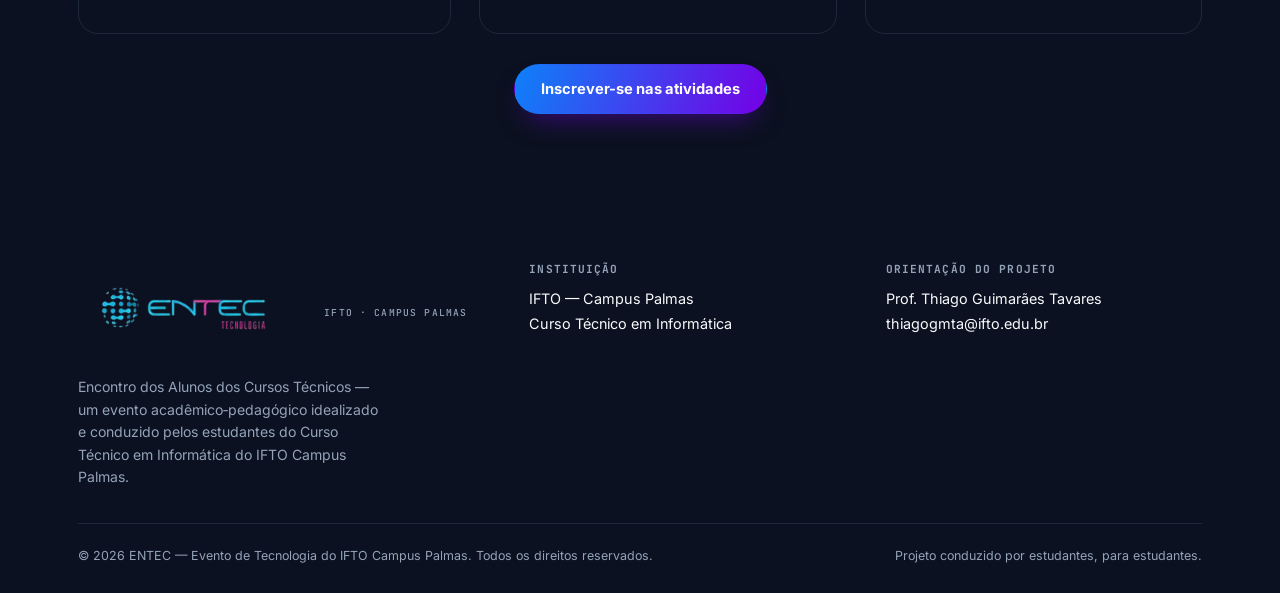
==== commit 2f93c193: "kahoot removida das atividades interativas" ====
--- a/inscricoes_minicurso.html
+++ b/inscricoes_minicurso.html
@@ -134,17 +134,8 @@
           <p class="lead" style="margin-top: 10px;">Competições de jogos amados pela comunidade acadêmica.</p>
         </div>
 
-        <div class="inscricao-grid">
+        <div class="inscricao-grid-minic">
           <!-- Card 1 -->
-          <div class="inscricao-card reveal">
-            <div class="inscricao-card-header">
-              <img src="assets/kahoot.png" alt="Ícone do Kahoot" class="inscricao-icon">
-              <h3>KAHOOT!</h3>
-            </div>
-            <div class="inscricao-card-body">
-              <p>Teste seus conhecimentos gerais e específicos em uma competição interativa e rápida.</p>
-            </div>
-          </div>
 
           <!-- Card 2 -->
           <div class="inscricao-card reveal">
--- a/style.css
+++ b/style.css
@@ -722,6 +722,12 @@
   gap: 28px;
 }
 
+.inscricao-grid-minic{
+  display: flex;
+  gap:28px;
+} 
+
+
 .inscricao-card {
   background: var(--bg);
   border: 1px solid var(--line);
@@ -803,6 +809,11 @@
 @media (max-width: 880px) {
   .inscricao-grid {
     grid-template-columns: 1fr;
+    display: grid;
+  }
+  .inscricao-grid-minic {
+    display: grid;
+    grid-template-columns: 1fr;
   }
 }
 
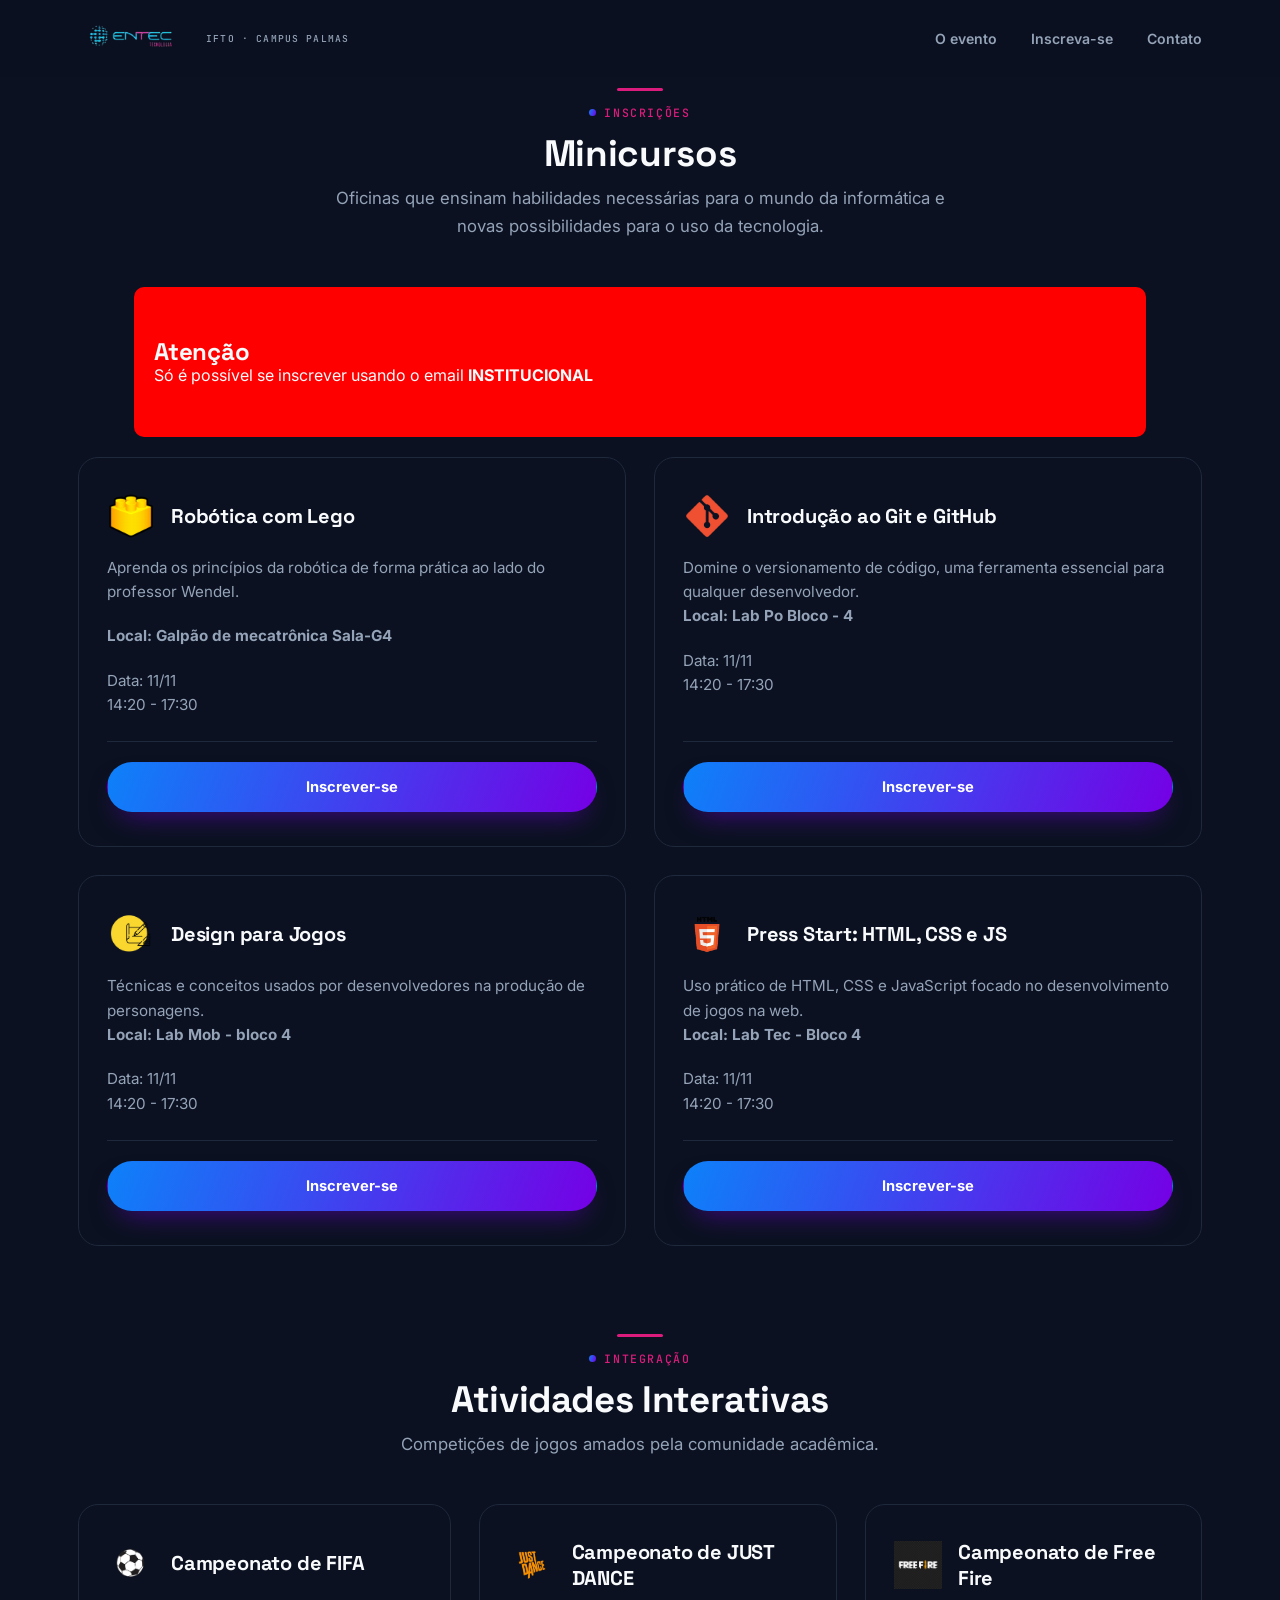
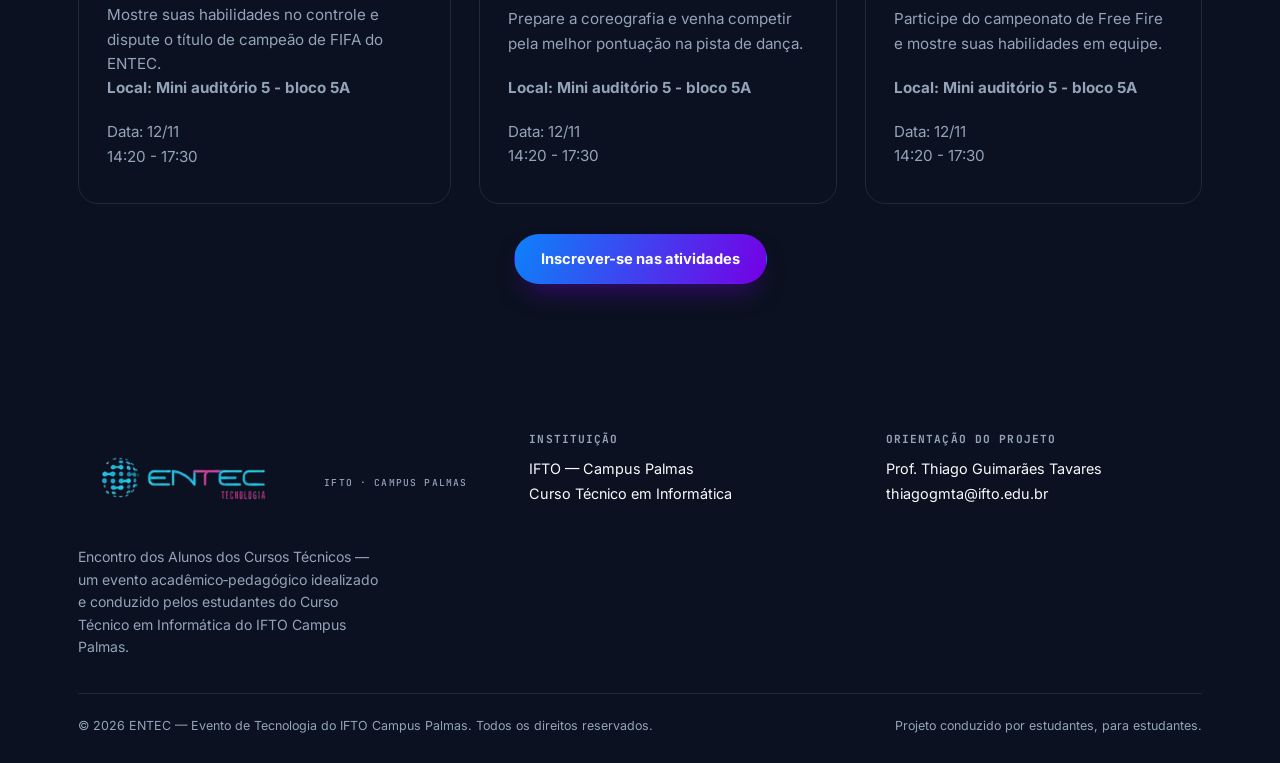
==== commit c7ba6130: "aviso aplicado" ====
--- a/inscricoes_minicurso.html
+++ b/inscricoes_minicurso.html
@@ -25,17 +25,15 @@
         <small class="brand-sub">IFTO · Campus Palmas</small>
       </a>
       <nav class="links" id="navLinks">
-        <a href="#sobre">Sobre</a>
         <a href="#esperar">O evento</a>
         <a href="#inscricao">Inscreva-se</a>
-        <a href="#contato">Contato</a>
+             <a href="#contato">Contato</a>
       </nav>
       <button class="burger" id="burgerBtn" aria-label="Abrir menu">
         <span></span><span></span><span></span>
       </button>
     </div>
     <div class="mobile-panel" id="mobilePanel">
-      <a href="#sobre">Sobre</a>
       <a href="#esperar">O evento</a>
       <a href="#inscricao">Inscreva-se</a>
       <a href="#contato">Contato</a>
@@ -54,7 +52,7 @@
           <h2>Minicursos</h2>
           <p class="lead" style="margin-top: 10px;">Oficinas que ensinam habilidades necessárias para o mundo da informática e novas possibilidades para o uso da tecnologia.</p>
         </div>
-
+        <div class="warning"><h1>Atenção</h1><p>Só é possível se inscrever usando o email <b>INSTITUCIONAL</b></p></div>
         <div class="inscricao-grid">
           <!-- Card 1 -->
           <div class="inscricao-card reveal">
@@ -70,7 +68,7 @@
              <p class="horario-evento">Data: 11/11 <br> 14:20 - 17:30</p>
             </div>
             <div class="inscricao-card-footer">
-              <a href="https://forms.gle/WuNtjcKTcU9LtQ2g7" class="btn btn-primary">Inscrever-se</a>
+              <a href="https://forms.gle/izZyMfVfNDe2NWn66" class="btn btn-primary">Inscrever-se</a>
             </div>
           </div>
 
@@ -159,6 +157,10 @@
             </div>
             <div class="inscricao-card-body">
               <p>Prepare a coreografia e venha competir pela melhor pontuação na pista de dança.</p>
+              <br>
+             <p class="local-evento"><b>Local: Mini auditório 5 - bloco 5A</b></p>
+             <br>
+             <p class="horario-evento">Data: 12/11 <br> 14:20 - 17:30</p>
             </div>
           </div>
 
@@ -176,7 +178,7 @@
              <br>
              <p class="local-evento"><b>Local: Mini auditório 5 - bloco 5A</b></p>
              <br>
-             <p class="horario-evento">Data: 13/11 <br> 14:20 - 17:30</p>
+             <p class="horario-evento">Data: 12/11 <br> 14:20 - 17:30</p>
 
            </div>
          </div>
--- a/style.css
+++ b/style.css
@@ -933,4 +933,15 @@
     left: 50%;
     transform: translateX(-50%);
   }
+}
+.warning{
+  width: 90%;
+  background: #FF0000;
+  border-radius: 10px;
+  padding: 20px;
+  margin: 20px auto;
+  height: 150px;
+  display: flex;
+  flex-direction: column;
+  justify-content: center;
 }
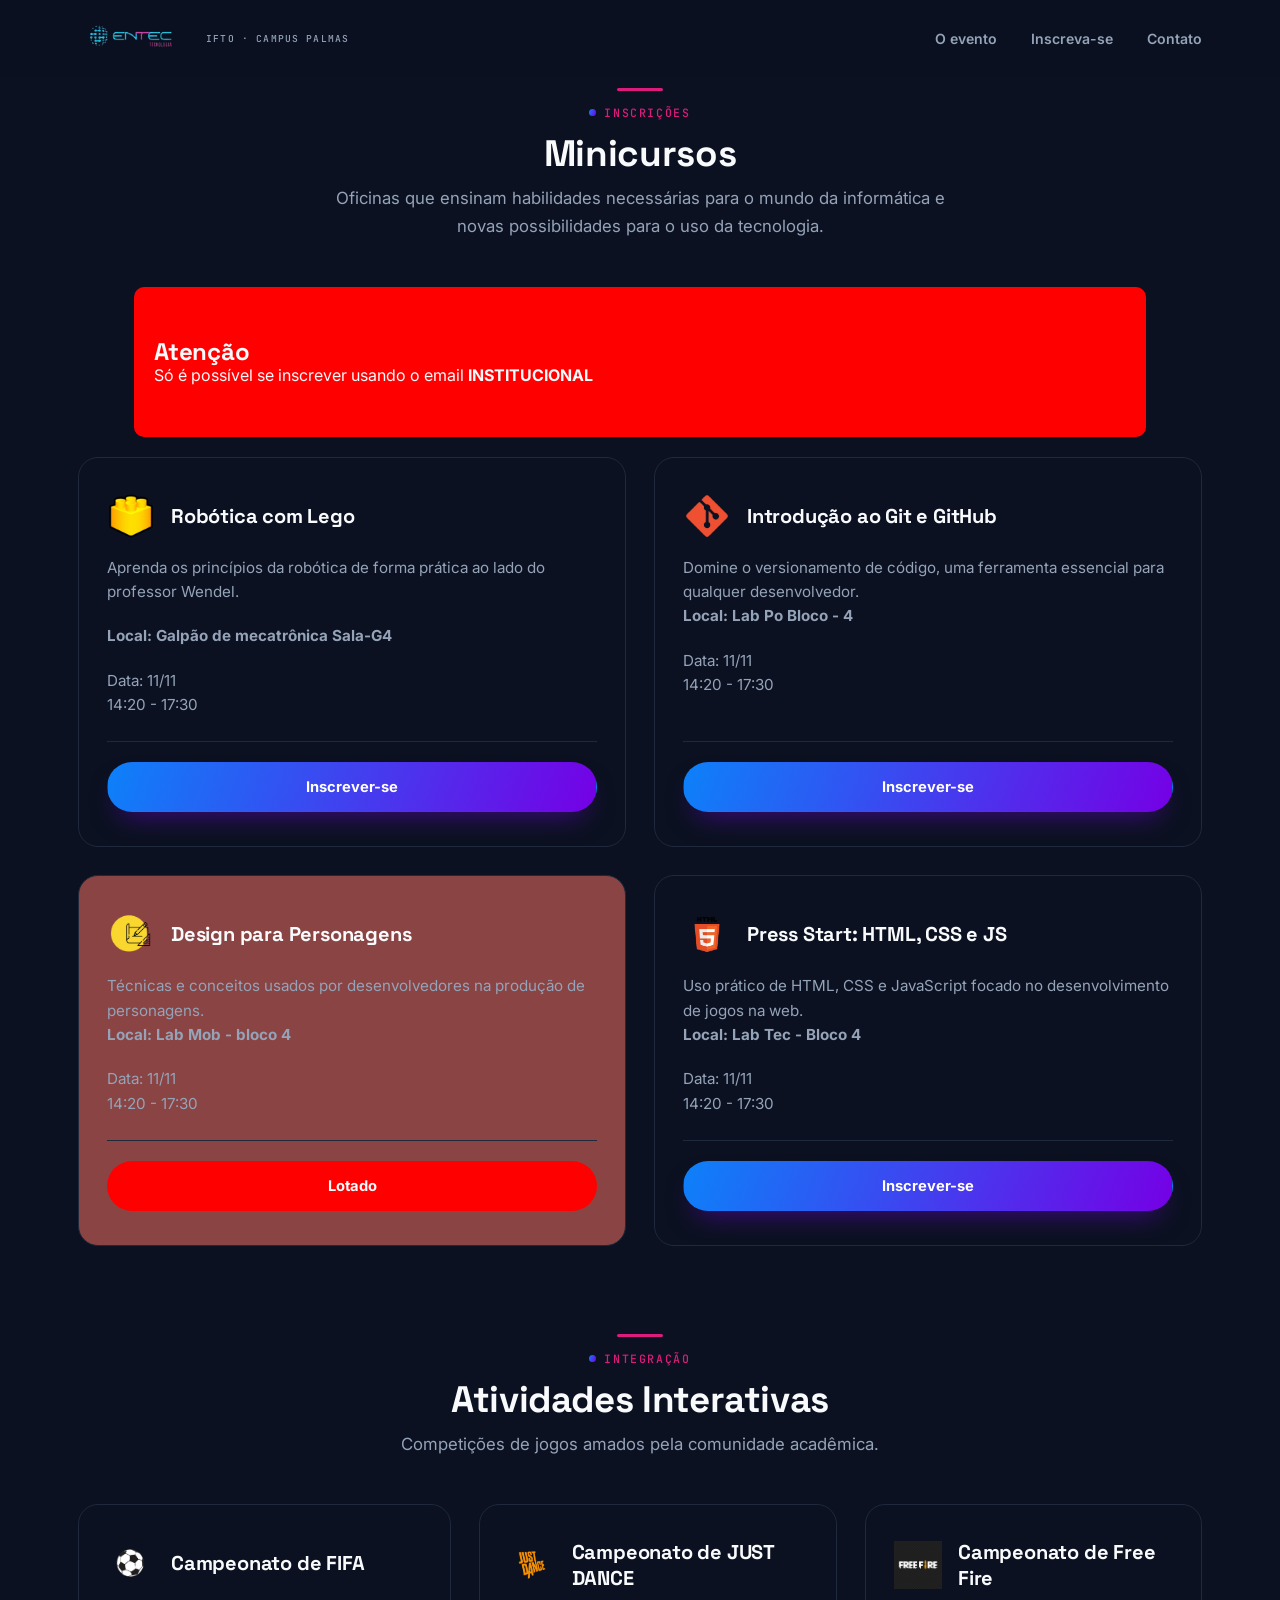
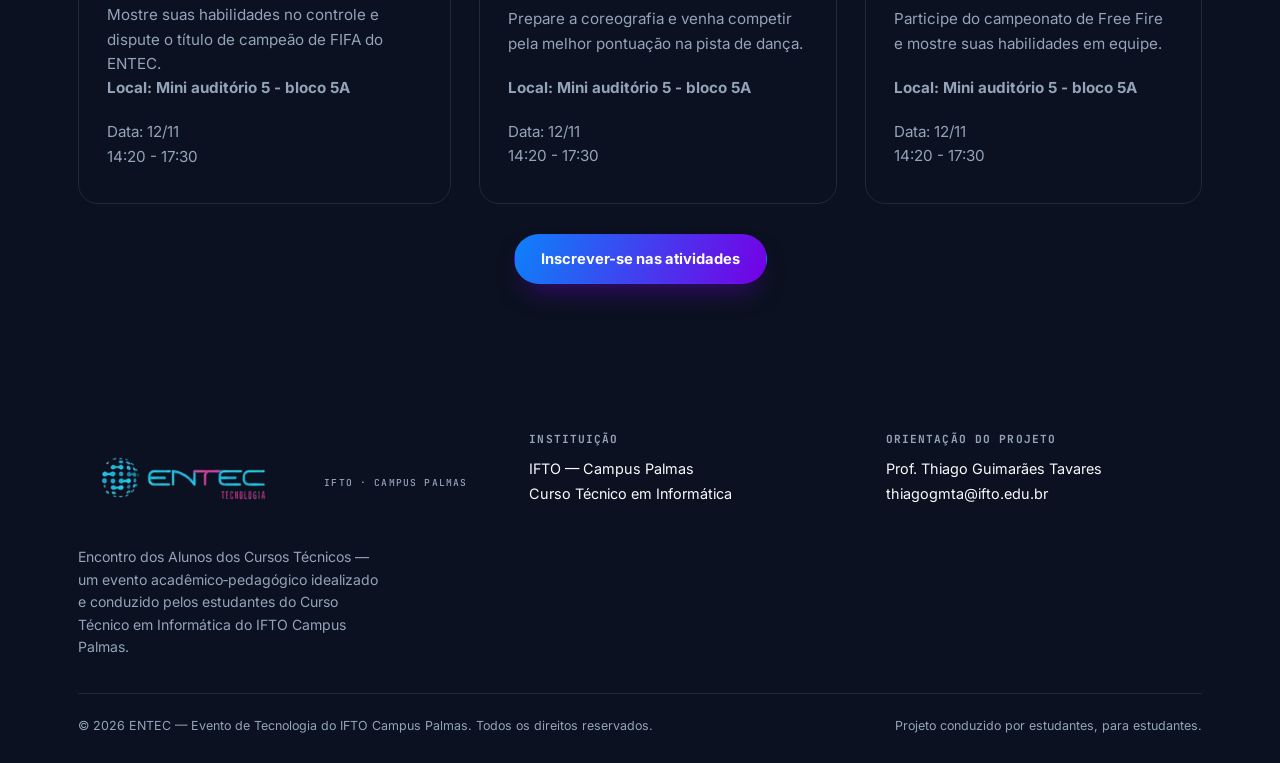
==== commit a97260a8: "design per. lotado" ====
--- a/inscricoes_minicurso.html
+++ b/inscricoes_minicurso.html
@@ -90,10 +90,10 @@
           </div>
 
           <!-- Card 3 -->
-          <div class="inscricao-card reveal">
+          <div class="inscricao-card reveal lotado">
             <div class="inscricao-card-header">
               <img src="assets/design-icon.png" alt="Ícone de design" class="inscricao-icon">
-              <h3>Design para Jogos</h3>
+              <h3>Design para Personagens</h3>
             </div>
             <div class="inscricao-card-body">
               <p>Técnicas e conceitos usados por desenvolvedores na produção de personagens.</p>
@@ -102,7 +102,7 @@
              <p class="horario-evento">Data: 11/11 <br> 14:20 - 17:30</p>
             </div>
             <div class="inscricao-card-footer">
-              <a href="https://forms.gle/VshQNkJbt65iFpEp9" class="btn btn-primary">Inscrever-se</a>
+              <div class="btn lotado-button">Lotado</div>
             </div>
           </div>
 
--- a/style.css
+++ b/style.css
@@ -740,6 +740,14 @@
   overflow: hidden;
   min-height: 280px;
 }
+.lotado {
+  background: rgb(138, 68, 68);
+
+}
+.lotado-button{
+  background: red;
+}
+
 
 .inscricao-card::before {
   content: "";
@@ -777,6 +785,12 @@
   object-fit: contain;
   flex-shrink: 0;
 }
+.inscricao-icon-lotado {
+  width: 48px;
+  height: 48px;
+  object-fit: contain;
+  flex-shrink: 0;
+}
 
 .inscricao-card-header h3 {
   font-size: 1.25rem;
